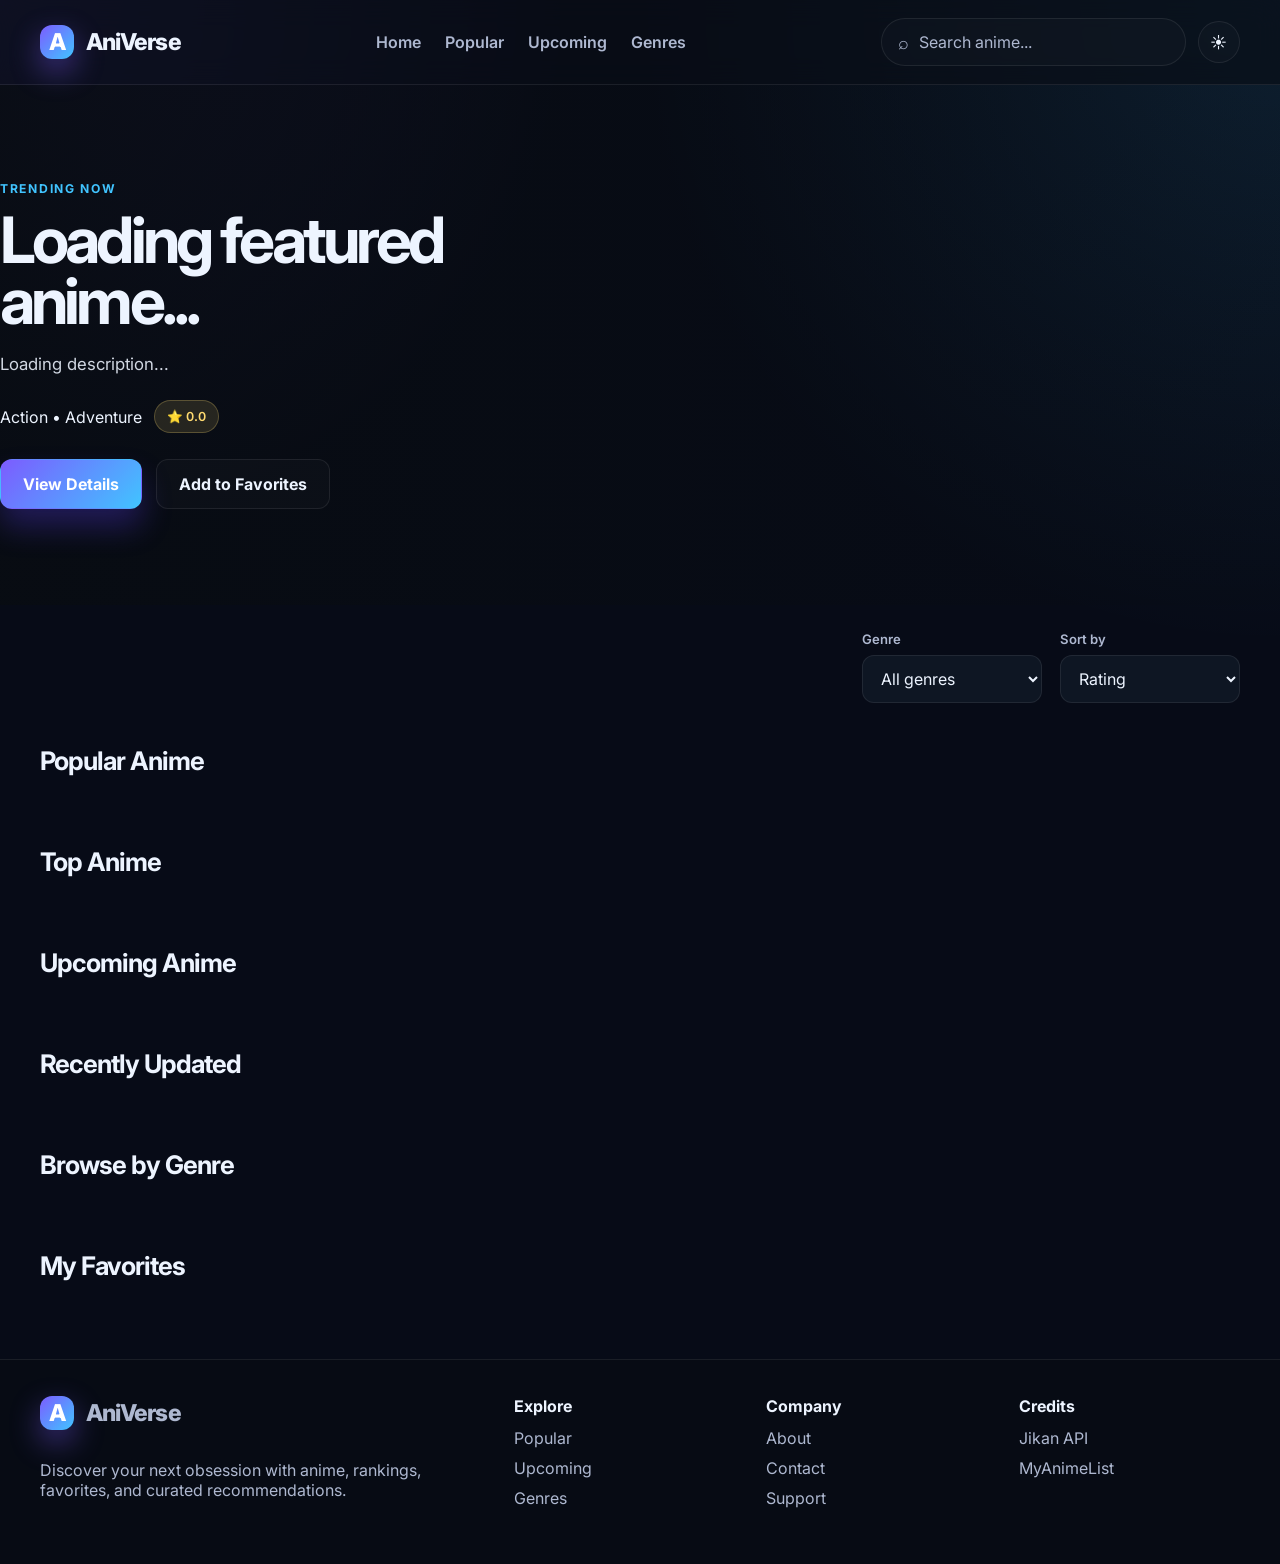
==== index.html @ 55267e6b "Initial AniVerse website implementation" ====
<!DOCTYPE html>
<html lang="en">
  <head>
    <meta charset="UTF-8" />
    <meta http-equiv="X-UA-Compatible" content="IE=edge" />
    <meta name="viewport" content="width=device-width, initial-scale=1.0" />
    <meta
      name="description"
      content="AniVerse is a modern anime streaming website powered by Jikan API data. Browse popular, upcoming, and top anime series."
    />
    <title>AniVerse | Anime Streaming</title>
    <link rel="preconnect" href="https://fonts.googleapis.com" />
    <link rel="preconnect" href="https://fonts.gstatic.com" crossorigin />
    <link
      href="https://fonts.googleapis.com/css2?family=Inter:wght@400;500;600;700;800&display=swap"
      rel="stylesheet"
    />
    <link rel="stylesheet" href="style.css" />
  </head>
  <body>
    <div class="page-shell">
      <header class="topbar">
        <nav class="nav container" aria-label="Main navigation">
          <a href="index.html" class="logo" aria-label="AniVerse home">
            <span class="logo-mark">A</span>
            AniVerse
          </a>

          <div class="nav-links">
            <a href="#home">Home</a>
            <a href="#popular">Popular</a>
            <a href="#upcoming">Upcoming</a>
            <a href="#genres">Genres</a>
          </div>

          <div class="nav-actions">
            <label class="search-wrap" aria-label="Search anime">
              <span class="search-icon">⌕</span>
              <input
                id="siteSearch"
                type="search"
                placeholder="Search anime..."
                aria-label="Search anime titles"
              />
            </label>
            <button
              id="themeToggle"
              class="theme-toggle"
              type="button"
              aria-label="Toggle light and dark theme"
            >
              ☀️
            </button>
          </div>
        </nav>
      </header>

      <main id="home">
        <section class="hero" aria-labelledby="featuredTitle">
          <div class="hero-backdrop" id="heroBackdrop"></div>
          <div class="hero-overlay"></div>

          <div class="container hero-content">
            <div class="hero-copy">
              <p class="eyebrow">Trending now</p>
              <h1 id="featuredTitle">Loading featured anime...</h1>
              <p id="featuredSynopsis" class="hero-description">
                Loading description...
              </p>

              <div class="hero-meta">
                <span id="featuredGenres" class="genre-badges">Action • Adventure</span>
                <span id="featuredRating" class="rating-badge">⭐ 0.0</span>
              </div>

              <div class="hero-actions">
                <button id="featuredDetails" class="primary-btn" type="button">
                  View Details
                </button>
                <button id="featuredFav" class="secondary-btn" type="button">
                  Add to Favorites
                </button>
              </div>
            </div>
          </div>
        </section>

        <section class="filter-panel container" aria-label="Anime filters">
          <div class="controls">
            <div class="select-wrap">
              <label for="genreFilter">Genre</label>
              <select id="genreFilter" aria-label="Filter by genre">
                <option value="All">All genres</option>
              </select>
            </div>

            <div class="select-wrap">
              <label for="sortSelect">Sort by</label>
              <select id="sortSelect" aria-label="Sort anime list">
                <option value="score">Rating</option>
                <option value="title">Title</option>
                <option value="episodes">Episodes</option>
                <option value="favorites">Favorites</option>
              </select>
            </div>
          </div>
        </section>

        <section class="content-block container" id="popular" aria-labelledby="popularHeading">
          <div class="section-header">
            <h2 id="popularHeading">Popular Anime</h2>
          </div>
          <div id="popularGrid" class="anime-grid"></div>
        </section>

        <section class="content-block container" id="top" aria-labelledby="topHeading">
          <div class="section-header">
            <h2 id="topHeading">Top Anime</h2>
          </div>
          <div id="topGrid" class="anime-grid"></div>
        </section>

        <section class="content-block container" id="upcoming" aria-labelledby="upcomingHeading">
          <div class="section-header">
            <h2 id="upcomingHeading">Upcoming Anime</h2>
          </div>
          <div id="upcomingGrid" class="anime-grid"></div>
        </section>

        <section class="content-block container" id="recent" aria-labelledby="recentHeading">
          <div class="section-header">
            <h2 id="recentHeading">Recently Updated</h2>
          </div>
          <div id="recentGrid" class="anime-grid"></div>
        </section>

        <section class="content-block container" id="genres" aria-labelledby="genreHeading">
          <div class="section-header">
            <h2 id="genreHeading">Browse by Genre</h2>
          </div>
          <div id="genreList" class="genre-list" aria-label="Anime genres"></div>
        </section>

        <section class="content-block container" id="favorites" aria-labelledby="favoritesHeading">
          <div class="section-header">
            <h2 id="favoritesHeading">My Favorites</h2>
          </div>
          <div id="favoritesGrid" class="anime-grid favorites-grid"></div>
        </section>
      </main>

      <div id="loadingState" class="loading-state hidden" role="status" aria-live="polite">
        Loading anime catalog...
      </div>

      <div id="errorState" class="error-state hidden" role="alert" aria-live="assertive"></div>

      <footer class="site-footer">
        <div class="container footer-grid">
          <div>
            <a href="index.html" class="logo footer-logo">
              <span class="logo-mark">A</span>
              AniVerse
            </a>
            <p>
              Discover your next obsession with anime, rankings, favorites, and curated
              recommendations.
            </p>
          </div>

          <div>
            <h3>Explore</h3>
            <ul>
              <li><a href="#popular">Popular</a></li>
              <li><a href="#upcoming">Upcoming</a></li>
              <li><a href="#genres">Genres</a></li>
            </ul>
          </div>

          <div>
            <h3>Company</h3>
            <ul>
              <li><a href="#home">About</a></li>
              <li><a href="#home">Contact</a></li>
              <li><a href="#home">Support</a></li>
            </ul>
          </div>

          <div>
            <h3>Credits</h3>
            <ul>
              <li><a href="https://jikan.moe/" target="_blank" rel="noreferrer">Jikan API</a></li>
              <li><a href="https://myanimelist.net/" target="_blank" rel="noreferrer">MyAnimeList</a></li>
            </ul>
          </div>
        </div>
      </footer>
    </div>

    <aside id="animeModal" class="modal hidden" aria-modal="true" role="dialog" aria-labelledby="modalTitle">
      <div class="modal-backdrop" data-close="true"></div>
      <div class="modal-panel">
        <button id="closeModal" class="close-btn" type="button" aria-label="Close anime details">
          ✕
        </button>

        <div class="modal-content">
          <img id="modalPoster" class="modal-poster" src="" alt="Anime poster" />

          <div class="modal-info">
            <p class="modal-label">Featured anime</p>
            <h2 id="modalTitle">Anime title</h2>

            <div class="modal-meta-row">
              <span id="modalRating" class="rating-badge">⭐ 0.0</span>
              <span id="modalEpisodes">0 episodes</span>
              <span id="modalYear">2024</span>
            </div>

            <div id="modalGenres" class="genre-badges"></div>

            <p id="modalSynopsis" class="modal-synopsis"></p>

            <div class="modal-actions">
              <a id="watchButton" class="primary-btn" href="watch.html">Watch Anime</a>
              <a id="officialButton" class="secondary-btn" href="#" target="_blank" rel="noreferrer">
                Official Page
              </a>
            </div>
          </div>
        </div>
      </div>
    </aside>

    <script src="script.js"></script>
  </body>
</html>
---- style.css ----
/* =========================
   AniVerse – Base theme
   ========================= */
:root {
  --bg: #070b17;
  --bg-elevated: #0d1528;
  --panel: rgba(16, 24, 38, 0.88);
  --panel-strong: #121b2d;
  --primary: #7c5cff;
  --primary-strong: #5b3df2;
  --secondary: #41c4ff;
  --text: #edf4ff;
  --muted: #aeb8d0;
  --border: rgba(255, 255, 255, 0.08);
  --shadow: rgba(10, 15, 32, 0.55);
  --hero-tint: rgba(10, 14, 22, 0.58);
  --success: #7ef0b2;
  --warning: #ffdb70;
  --danger: #ff6b81;
  --white: #ffffff;
  --card-radius: 20px;
  --input-radius: 14px;
  --transition: all 0.25s ease;
}

body.light-mode {
  --bg: #edf3ff;
  --bg-elevated: #ffffff;
  --panel: rgba(255, 255, 255, 0.92);
  --panel-strong: #f5f8ff;
  --primary: #6a53ea;
  --primary-strong: #563ee0;
  --secondary: #1fa9ff;
  --text: #111827;
  --muted: #4f5d7a;
  --border: rgba(17, 24, 39, 0.08);
  --shadow: rgba(121, 144, 196, 0.18);
  --hero-tint: rgba(7, 11, 23, 0.38);
}

* {
  box-sizing: border-box;
}

html {
  scroll-behavior: smooth;
}

body {
  margin: 0;
  font-family: "Inter", sans-serif;
  background:
    radial-gradient(circle at top left, rgba(124, 92, 255, 0.18), transparent 28%),
    radial-gradient(circle at top right, rgba(65, 196, 255, 0.12), transparent 32%),
    var(--bg);
  color: var(--text);
  transition: background 0.3s ease, color 0.3s ease;
}

img {
  max-width: 100%;
  display: block;
}

a {
  color: inherit;
  text-decoration: none;
}

button,
input,
select {
  font: inherit;
}

button {
  cursor: pointer;
}

.hidden {
  display: none !important;
}

.container {
  width: min(1200px, calc(100% - 32px));
  margin: 0 auto;
}

.page-shell {
  min-height: 100vh;
}

.topbar {
  position: sticky;
  top: 0;
  z-index: 30;
  backdrop-filter: blur(14px);
  background: rgba(9, 13, 22, 0.7);
  border-bottom: 1px solid var(--border);
}

body.light-mode .topbar {
  background: rgba(237, 243, 255, 0.8);
}

.nav {
  display: flex;
  align-items: center;
  justify-content: space-between;
  padding: 18px 0;
  gap: 18px;
}

.logo {
  display: inline-flex;
  align-items: center;
  gap: 12px;
  font-size: 1.45rem;
  font-weight: 800;
  letter-spacing: -0.04em;
}

.logo-mark {
  display: inline-flex;
  align-items: center;
  justify-content: center;
  width: 34px;
  height: 34px;
  border-radius: 12px;
  background: linear-gradient(135deg, var(--primary), var(--secondary));
  color: var(--white);
  box-shadow: 0 12px 30px rgba(124, 92, 255, 0.45);
}

.nav-links {
  display: flex;
  align-items: center;
  gap: 24px;
  color: var(--muted);
  font-weight: 600;
}

.nav-links a {
  transition: var(--transition);
}

.nav-links a:hover,
.nav-links a:focus-visible {
  color: var(--text);
}

.nav-actions {
  display: flex;
  align-items: center;
  gap: 12px;
}

.search-wrap {
  display: flex;
  align-items: center;
  gap: 8px;
  padding: 12px 16px;
  min-width: min(100%, 280px);
  border: 1px solid var(--border);
  border-radius: 999px;
  background: rgba(255, 255, 255, 0.02);
  color: var(--muted);
  transition: var(--transition);
}

.search-wrap:focus-within {
  border-color: rgba(124, 92, 255, 0.6);
  box-shadow: 0 0 0 3px rgba(124, 92, 255, 0.12);
}

.search-wrap input {
  width: 100%;
  border: none;
  background: transparent;
  color: var(--text);
  outline: none;
}

.search-wrap input::placeholder {
  color: var(--muted);
}

.search-icon {
  font-size: 1.15rem;
}

.theme-toggle {
  width: 42px;
  height: 42px;
  border-radius: 50%;
  border: 1px solid var(--border);
  background: rgba(255, 255, 255, 0.02);
  color: var(--text);
  transition: var(--transition);
}

.theme-toggle:hover {
  transform: translateY(-1px);
  border-color: rgba(124, 92, 255, 0.4);
}

.hero {
  position: relative;
  overflow: hidden;
  display: grid;
  place-items: center;
  min-height: 520px;
  padding: 42px 0;
}

.hero-backdrop {
  position: absolute;
  inset: 0;
  background-size: cover;
  background-position: center;
  filter: saturate(1.05) brightness(0.7);
  transform: scale(1.04);
}

.hero-overlay {
  position: absolute;
  inset: 0;
  background: linear-gradient(90deg, rgba(8, 12, 18, 0.9), rgba(8, 12, 18, 0.5), rgba(8, 12, 18, 0.1));
}

.hero-content {
  position: relative;
  z-index: 1;
  width: 100%;
}

.hero-copy {
  max-width: 620px;
  padding: 40px 0;
}

.eyebrow {
  margin: 0 0 14px;
  color: var(--secondary);
  font-size: 0.76rem;
  font-weight: 700;
  letter-spacing: 0.14em;
  text-transform: uppercase;
}

.hero-copy h1 {
  margin: 0 0 18px;
  font-size: clamp(2.5rem, 5vw, 4.5rem);
  letter-spacing: -0.06em;
  line-height: 0.95;
}

.hero-description {
  max-width: 560px;
  margin: 0 0 22px;
  color: rgba(237, 244, 255, 0.88);
  font-size: 1.05rem;
  line-height: 1.7;
}

.hero-meta,
.modal-meta-row {
  display: flex;
  align-items: center;
  flex-wrap: wrap;
  gap: 12px;
}

.genre-badges {
  display: inline-flex;
  align-items: center;
  flex-wrap: wrap;
  gap: 8px;
}

.genre-badge,
.rating-badge,
.meta-tag {
  display: inline-flex;
  align-items: center;
  justify-content: center;
  min-height: 30px;
  padding: 8px 12px;
  border-radius: 999px;
  background: rgba(124, 92, 255, 0.16);
  color: var(--text);
  border: 1px solid rgba(124, 92, 255, 0.25);
  font-size: 0.78rem;
  font-weight: 600;
}

.rating-badge {
  background: rgba(255, 219, 112, 0.12);
  border-color: rgba(255, 219, 112, 0.24);
  color: var(--warning);
}

.hero-actions,
.modal-actions {
  display: flex;
  align-items: center;
  flex-wrap: wrap;
  gap: 14px;
  margin-top: 26px;
}

.primary-btn,
.secondary-btn {
  display: inline-flex;
  align-items: center;
  justify-content: center;
  padding: 14px 22px;
  border-radius: 12px;
  border: 1px solid transparent;
  font-weight: 700;
  transition: var(--transition);
}

.primary-btn {
  background: linear-gradient(135deg, var(--primary), var(--secondary));
  color: var(--white);
  box-shadow: 0 18px 30px rgba(91, 61, 242, 0.3);
}

.primary-btn:hover,
.primary-btn:focus-visible {
  transform: translateY(-2px);
  box-shadow: 0 18px 40px rgba(91, 61, 242, 0.38);
}

.secondary-btn {
  background: rgba(255, 255, 255, 0.02);
  border-color: var(--border);
  color: var(--text);
}

.secondary-btn:hover,
.secondary-btn:focus-visible {
  border-color: rgba(124, 92, 255, 0.3);
  transform: translateY(-1px);
}

.filter-panel {
  padding: 26px 0 0;
}

.controls {
  display: flex;
  align-items: center;
  justify-content: flex-end;
  gap: 18px;
  flex-wrap: wrap;
}

.select-wrap {
  display: flex;
  flex-direction: column;
  gap: 8px;
  min-width: 180px;
}

.select-wrap label {
  color: var(--muted);
  font-size: 0.82rem;
  font-weight: 600;
}

.select-wrap select {
  padding: 12px 14px;
  border: 1px solid var(--border);
  border-radius: 12px;
  background: var(--panel);
  color: var(--text);
  outline: none;
}

.content-block {
  padding: 42px 0 10px;
}

.section-header {
  display: flex;
  align-items: center;
  justify-content: space-between;
  margin-bottom: 18px;
}

.section-header h2 {
  margin: 0;
  font-size: clamp(1.5rem, 2vw, 2rem);
  letter-spacing: -0.04em;
}

.anime-grid {
  display: grid;
  grid-template-columns: repeat(5, minmax(0, 1fr));
  gap: 22px;
}

.anime-card {
  position: relative;
  overflow: hidden;
  border-radius: var(--card-radius);
  background: linear-gradient(180deg, rgba(12, 18, 31, 0.98), rgba(13, 21, 32, 0.96));
  border: 1px solid var(--border);
  box-shadow: 0 18px 38px var(--shadow);
  cursor: pointer;
  transition: transform 0.3s ease, border-color 0.3s ease, box-shadow 0.3s ease;
}

body.light-mode .anime-card {
  background: linear-gradient(180deg, rgba(255,255,255,0.95), rgba(244,247,255,0.96));
}

.anime-card:hover,
.anime-card:focus-within {
  transform: translateY(-6px);
  border-color: rgba(124, 92, 255, 0.34);
  box-shadow: 0 22px 42px rgba(27, 38, 66, 0.24);
}

.favorite-toggle {
  position: absolute;
  top: 12px;
  right: 12px;
  z-index: 2;
  width: 36px;
  height: 36px;
  border: none;
  border-radius: 50%;
  background: rgba(9, 12, 17, 0.7);
  color: var(--white);
  font-size: 1.05rem;
  transition: transform 0.2s ease, background 0.2s ease;
}

.favorite-toggle:hover,
.favorite-toggle:focus-visible {
  transform: scale(1.08);
}

.favorite-toggle.active {
  background: rgba(255, 107, 129, 0.16);
  color: #ff8ea4;
}

.card-poster {
  width: 100%;
  aspect-ratio: 3 / 4.2;
  object-fit: cover;
  background: linear-gradient(135deg, rgba(124, 92, 255, 0.3), rgba(65, 196, 255, 0.18));
}

.card-body {
  padding: 16px 16px 18px;
}

.card-head {
  display: flex;
  align-items: start;
  justify-content: space-between;
  gap: 8px;
  margin-bottom: 14px;
}

.card-title {
  margin: 0;
  font-size: 1rem;
  line-height: 1.35;
  letter-spacing: -0.02em;
}

.card-score {
  display: inline-flex;
  align-items: center;
  gap: 4px;
  white-space: nowrap;
  color: var(--warning);
  font-weight: 700;
  font-size: 0.8rem;
}

.card-meta {
  display: flex;
  align-items: center;
  justify-content: space-between;
  gap: 8px;
  color: var(--muted);
  font-size: 0.8rem;
  font-weight: 600;
}

.genre-list {
  display: flex;
  flex-wrap: wrap;
  gap: 12px;
}

.genre-pill {
  padding: 10px 18px;
  border-radius: 999px;
  border: 1px solid var(--border);
  background: rgba(255, 255, 255, 0.02);
  color: var(--text);
  font-weight: 600;
  transition: var(--transition);
}

.genre-pill:hover,
.genre-pill.active {
  background: linear-gradient(135deg, rgba(124, 92, 255, 0.2), rgba(65, 196, 255, 0.12));
  border-color: rgba(124, 92, 255, 0.28);
}

.loading-state,
.error-state {
  width: min(1200px, calc(100% - 32px));
  margin: 34px auto 0;
  padding: 18px 22px;
  border-radius: 16px;
  border: 1px solid var(--border);
  background: rgba(255, 255, 255, 0.02);
  color: var(--text);
}

.loading-state {
  text-align: center;
  font-weight: 600;
}

.error-state {
  border-color: rgba(255, 107, 129, 0.35);
  background: rgba(255, 107, 129, 0.08);
  color: #ffb4bf;
}

.site-footer {
  margin-top: 50px;
  padding: 36px 0 48px;
  border-top: 1px solid var(--border);
  background: rgba(8, 12, 19, 0.5);
}

body.light-mode .site-footer {
  background: rgba(255,255,255,0.3);
}

.footer-grid {
  display: grid;
  grid-template-columns: 2fr 1fr 1fr 1fr;
  gap: 32px;
}

.footer-grid h3 {
  margin-top: 0;
  margin-bottom: 12px;
  font-size: 1rem;
}

.footer-grid p,
.footer-grid li,
.footer-grid a {
  color: var(--muted);
}

.footer-grid ul {
  list-style: none;
  padding: 0;
  margin: 0;
  display: flex;
  flex-direction: column;
  gap: 10px;
}

.footer-logo {
  margin-bottom: 14px;
}

.modal {
  position: fixed;
  inset: 0;
  z-index: 60;
  display: grid;
  place-items: center;
  padding: 20px;
}

.modal-backdrop {
  position: absolute;
  inset: 0;
  background: rgba(5, 8, 16, 0.72);
  backdrop-filter: blur(8px);
}

.modal-panel {
  position: relative;
  z-index: 1;
  width: min(980px, 100%);
  border-radius: 28px;
  background: var(--panel);
  border: 1px solid var(--border);
  box-shadow: 0 30px 70px rgba(0, 0, 0, 0.4);
}

.close-btn {
  position: absolute;
  top: 18px;
  right: 18px;
  width: 38px;
  height: 38px;
  border: 1px solid var(--border);
  border-radius: 50%;
  background: rgba(255, 255, 255, 0.02);
  color: var(--text);
  z-index: 2;
}

.modal-content {
  display: grid;
  grid-template-columns: 320px minmax(0, 1fr);
  gap: 24px;
  padding: 30px;
}

.modal-poster {
  width: 100%;
  aspect-ratio: 3 / 4.2;
  object-fit: cover;
  border-radius: 22px;
  border: 1px solid var(--border);
}

.modal-info {
  display: flex;
  flex-direction: column;
  justify-content: center;
}

.modal-label {
  margin: 0 0 8px;
  color: var(--secondary);
  font-size: 0.8rem;
  font-weight: 700;
  letter-spacing: 0.12em;
  text-transform: uppercase;
}

.modal-info h2 {
  margin: 0 0 16px;
  font-size: clamp(2rem, 3vw, 3rem);
  letter-spacing: -0.05em;
}

.modal-synopsis {
  margin: 22px 0 0;
  color: var(--muted);
  line-height: 1.7;
}

.watch-page {
  padding: 36px 0 60px;
}

.watch-layout {
  display: grid;
  grid-template-columns: minmax(0, 2fr) minmax(280px, 1fr);
  gap: 28px;
}

.player-panel,
.episode-panel,
.details-panel {
  background: var(--panel);
  border: 1px solid var(--border);
  border-radius: 24px;
  box-shadow: 0 18px 35px var(--shadow);
}

.player-panel {
  padding: 18px;
}

.player-window {
  position: relative;
  overflow: hidden;
  min-height: 430px;
  border-radius: 18px;
  background: linear-gradient(135deg, rgba(124, 92, 255, 0.2), rgba(18, 27, 45, 0.95));
  border: 1px solid var(--border);
  display: grid;
  place-items: center;
}

.player-message {
  max-width: 560px;
  padding: 28px;
  text-align: center;
}

.player-message h3 {
  margin: 0 0 10px;
  font-size: clamp(1.5rem, 3vw, 2.3rem);
}

.player-message p {
  margin: 0 0 20px;
  color: var(--muted);
  line-height: 1.7;
}

.episode-panel,
.details-panel {
  padding: 20px;
}

.episode-list {
  display: flex;
  flex-direction: column;
  gap: 12px;
  margin-top: 18px;
}

.episode-item {
  display: flex;
  align-items: center;
  justify-content: space-between;
  gap: 12px;
  width: 100%;
  padding: 12px 14px;
  border: 1px solid var(--border);
  border-radius: 14px;
  background: rgba(255, 255, 255, 0.02);
  color: var(--text);
}

.episode-item strong {
  font-size: 0.9rem;
}

.episode-item span {
  color: var(--muted);
  font-size: 0.8rem;
}

.watch-header {
  margin-bottom: 18px;
  display: flex;
  align-items: center;
  justify-content: space-between;
  gap: 16px;
  flex-wrap: wrap;
}

.watch-header h1 {
  margin: 0;
  font-size: clamp(2rem, 3vw, 2.7rem);
  letter-spacing: -0.05em;
}

.watch-details {
  display: flex;
  flex-direction: column;
  gap: 16px;
}

.watch-poster {
  width: 100%;
  max-width: 220px;
  border-radius: 18px;
  border: 1px solid var(--border);
}

.watch-card {
  display: flex;
  gap: 18px;
  align-items: start;
}

.watch-info {
  flex: 1;
}

.watch-info p,
.watch-info li {
  color: var(--muted);
  line-height: 1.7;
}

.watch-info ul {
  padding-left: 18px;
  margin: 0;
}

.empty-state {
  display: grid;
  place-items: center;
  min-height: 180px;
  padding: 28px;
  border: 1px dashed var(--border);
  border-radius: 18px;
  color: var(--muted);
  text-align: center;
  background: rgba(255, 255, 255, 0.01);
}

@media (max-width: 1000px) {
  .anime-grid {
    grid-template-columns: repeat(3, minmax(0, 1fr));
  }

  .footer-grid {
    grid-template-columns: repeat(2, minmax(0, 1fr));
  }

  .watch-layout {
    grid-template-columns: 1fr;
  }
}

@media (max-width: 760px) {
  .nav {
    flex-wrap: wrap;
    justify-content: center;
  }

  .nav-links {
    flex-wrap: wrap;
    justify-content: center;
  }

  .nav-actions {
    width: 100%;
    justify-content: center;
  }

  .search-wrap {
    min-width: 0;
    flex: 1;
  }

  .anime-grid {
    grid-template-columns: repeat(2, minmax(0, 1fr));
  }

  .modal-content {
    grid-template-columns: 1fr;
  }

  .modal-poster {
    max-width: 240px;
    margin: 0 auto;
  }
}

@media (max-width: 520px) {
  .hero {
    min-height: 460px;
  }

  .hero-copy {
    padding: 24px 0;
  }

  .anime-grid {
    grid-template-columns: 1fr;
  }

  .controls {
    justify-content: stretch;
  }

  .select-wrap {
    width: 100%;
  }

  .footer-grid {
    grid-template-columns: 1fr;
  }

  .watch-card {
    flex-direction: column;
  }

  .watch-poster {
    max-width: 100%;
  }
}
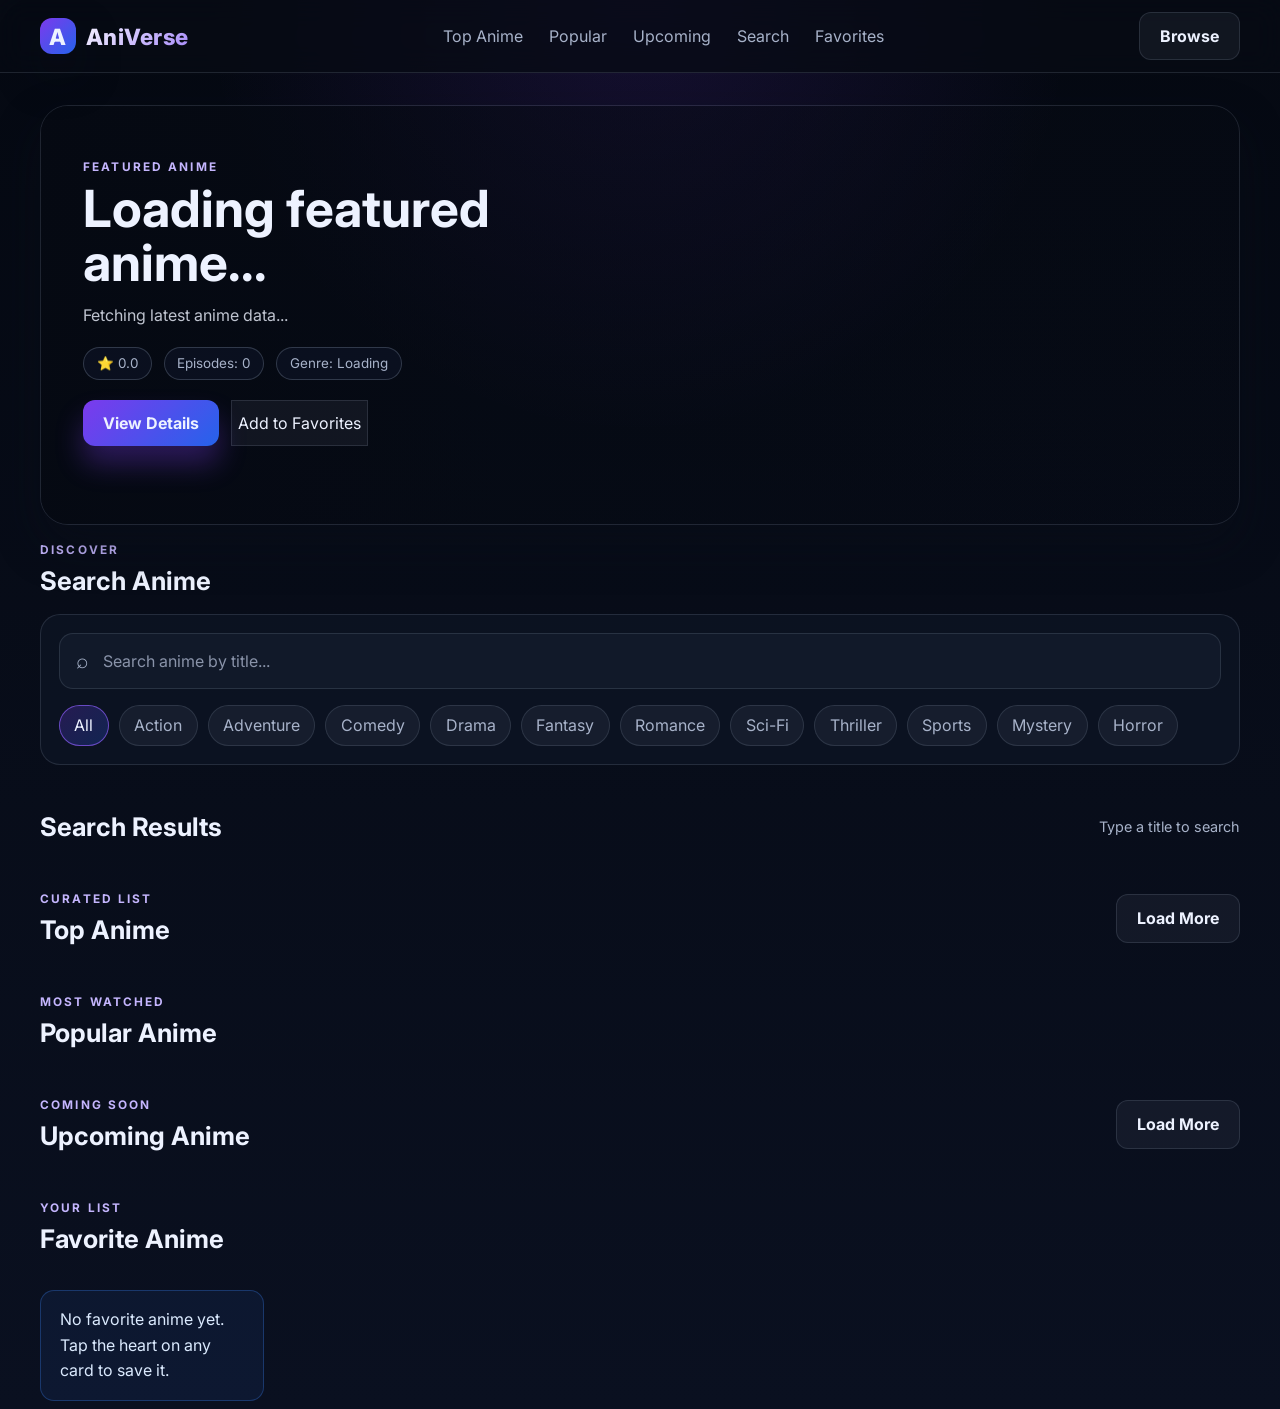
==== commit de23b5a1: "Create the AniVerse website with Jikan API integration, modern styling, and GitHub Pages-ready files" ====
--- a/index.html
+++ b/index.html
@@ -2,236 +2,216 @@
 <html lang="en">
   <head>
     <meta charset="UTF-8" />
-    <meta http-equiv="X-UA-Compatible" content="IE=edge" />
     <meta name="viewport" content="width=device-width, initial-scale=1.0" />
     <meta
       name="description"
-      content="AniVerse is a modern anime streaming website powered by Jikan API data. Browse popular, upcoming, and top anime series."
+      content="AniVerse is a modern anime streaming website powered by the Jikan API v4. Discover top anime, seasonal releases, upcoming titles, and detailed information from MyAnimeList."
     />
-    <title>AniVerse | Anime Streaming</title>
+    <title>AniVerse | Watch Anime Online</title>
     <link rel="preconnect" href="https://fonts.googleapis.com" />
     <link rel="preconnect" href="https://fonts.gstatic.com" crossorigin />
     <link
-      href="https://fonts.googleapis.com/css2?family=Inter:wght@400;500;600;700;800&display=swap"
+      href="https://fonts.googleapis.com/css2?family=Inter:wght@400;500;600;700;800;900&display=swap"
       rel="stylesheet"
     />
-    <link rel="stylesheet" href="style.css" />
+    <link rel="stylesheet" href="./style.css" />
   </head>
-  <body>
-    <div class="page-shell">
-      <header class="topbar">
-        <nav class="nav container" aria-label="Main navigation">
-          <a href="index.html" class="logo" aria-label="AniVerse home">
-            <span class="logo-mark">A</span>
-            AniVerse
-          </a>
-
-          <div class="nav-links">
-            <a href="#home">Home</a>
-            <a href="#popular">Popular</a>
-            <a href="#upcoming">Upcoming</a>
-            <a href="#genres">Genres</a>
-          </div>
-
-          <div class="nav-actions">
-            <label class="search-wrap" aria-label="Search anime">
+  <body data-page="home">
+    <header class="site-header">
+      <div class="container nav-wrap">
+        <a href="./index.html" class="brand" aria-label="AniVerse home">
+          <span class="brand-mark">A</span>
+          <span class="brand-text">AniVerse</span>
+        </a>
+
+        <nav class="main-nav" aria-label="Main navigation">
+          <a href="#top-anime">Top Anime</a>
+          <a href="#popular-anime">Popular</a>
+          <a href="#upcoming-anime">Upcoming</a>
+          <a href="#search-anime">Search</a>
+          <a href="#favorites-section">Favorites</a>
+        </nav>
+
+        <div class="nav-actions">
+          <a href="#search-anime" class="nav-button secondary">Browse</a>
+        </div>
+      </div>
+    </header>
+
+    <main>
+      <section class="hero-section">
+        <div class="container hero-banner" id="featuredBanner" aria-live="polite">
+          <div class="hero-overlay"></div>
+          <div class="hero-content">
+            <p class="eyebrow">Featured Anime</p>
+            <h1 id="featuredTitle">Loading featured anime...</h1>
+            <p id="featuredSynopsis" class="hero-synopsis">Fetching latest anime data...</p>
+            <div class="hero-meta" id="featuredMeta">
+              <span>⭐ 0.0</span>
+              <span>Episodes: 0</span>
+              <span>Genre: Loading</span>
+            </div>
+            <div class="hero-actions">
+              <a id="featuredDetailsLink" href="./details.html?id=0" class="primary-btn">View Details</a>
+              <button id="featuredFavoriteBtn" class="ghost-btn" type="button">Add to Favorites</button>
+            </div>
+          </div>
+        </div>
+      </section>
+
+      <section class="search-section" id="search-anime">
+        <div class="container">
+          <div class="section-heading">
+            <div>
+              <p class="eyebrow">Discover</p>
+              <h2>Search Anime</h2>
+            </div>
+          </div>
+
+          <div class="search-panel">
+            <label class="search-box" for="animeSearchInput">
               <span class="search-icon">⌕</span>
               <input
-                id="siteSearch"
+                id="animeSearchInput"
                 type="search"
-                placeholder="Search anime..."
-                aria-label="Search anime titles"
+                placeholder="Search anime by title..."
+                aria-label="Search anime"
               />
             </label>
-            <button
-              id="themeToggle"
-              class="theme-toggle"
-              type="button"
-              aria-label="Toggle light and dark theme"
-            >
-              ☀️
-            </button>
-          </div>
-        </nav>
-      </header>
-
-      <main id="home">
-        <section class="hero" aria-labelledby="featuredTitle">
-          <div class="hero-backdrop" id="heroBackdrop"></div>
-          <div class="hero-overlay"></div>
-
-          <div class="container hero-content">
-            <div class="hero-copy">
-              <p class="eyebrow">Trending now</p>
-              <h1 id="featuredTitle">Loading featured anime...</h1>
-              <p id="featuredSynopsis" class="hero-description">
-                Loading description...
-              </p>
-
-              <div class="hero-meta">
-                <span id="featuredGenres" class="genre-badges">Action • Adventure</span>
-                <span id="featuredRating" class="rating-badge">⭐ 0.0</span>
-              </div>
-
-              <div class="hero-actions">
-                <button id="featuredDetails" class="primary-btn" type="button">
-                  View Details
-                </button>
-                <button id="featuredFav" class="secondary-btn" type="button">
-                  Add to Favorites
-                </button>
-              </div>
-            </div>
-          </div>
-        </section>
-
-        <section class="filter-panel container" aria-label="Anime filters">
-          <div class="controls">
-            <div class="select-wrap">
-              <label for="genreFilter">Genre</label>
-              <select id="genreFilter" aria-label="Filter by genre">
-                <option value="All">All genres</option>
-              </select>
-            </div>
-
-            <div class="select-wrap">
-              <label for="sortSelect">Sort by</label>
-              <select id="sortSelect" aria-label="Sort anime list">
-                <option value="score">Rating</option>
-                <option value="title">Title</option>
-                <option value="episodes">Episodes</option>
-                <option value="favorites">Favorites</option>
-              </select>
-            </div>
-          </div>
-        </section>
-
-        <section class="content-block container" id="popular" aria-labelledby="popularHeading">
-          <div class="section-header">
-            <h2 id="popularHeading">Popular Anime</h2>
-          </div>
-          <div id="popularGrid" class="anime-grid"></div>
-        </section>
-
-        <section class="content-block container" id="top" aria-labelledby="topHeading">
-          <div class="section-header">
-            <h2 id="topHeading">Top Anime</h2>
-          </div>
-          <div id="topGrid" class="anime-grid"></div>
-        </section>
-
-        <section class="content-block container" id="upcoming" aria-labelledby="upcomingHeading">
-          <div class="section-header">
-            <h2 id="upcomingHeading">Upcoming Anime</h2>
-          </div>
-          <div id="upcomingGrid" class="anime-grid"></div>
-        </section>
-
-        <section class="content-block container" id="recent" aria-labelledby="recentHeading">
-          <div class="section-header">
-            <h2 id="recentHeading">Recently Updated</h2>
-          </div>
-          <div id="recentGrid" class="anime-grid"></div>
-        </section>
-
-        <section class="content-block container" id="genres" aria-labelledby="genreHeading">
-          <div class="section-header">
-            <h2 id="genreHeading">Browse by Genre</h2>
-          </div>
-          <div id="genreList" class="genre-list" aria-label="Anime genres"></div>
-        </section>
-
-        <section class="content-block container" id="favorites" aria-labelledby="favoritesHeading">
-          <div class="section-header">
-            <h2 id="favoritesHeading">My Favorites</h2>
-          </div>
-          <div id="favoritesGrid" class="anime-grid favorites-grid"></div>
-        </section>
-      </main>
-
-      <div id="loadingState" class="loading-state hidden" role="status" aria-live="polite">
-        Loading anime catalog...
-      </div>
-
-      <div id="errorState" class="error-state hidden" role="alert" aria-live="assertive"></div>
-
-      <footer class="site-footer">
-        <div class="container footer-grid">
-          <div>
-            <a href="index.html" class="logo footer-logo">
-              <span class="logo-mark">A</span>
-              AniVerse
-            </a>
-            <p>
-              Discover your next obsession with anime, rankings, favorites, and curated
-              recommendations.
-            </p>
-          </div>
-
-          <div>
-            <h3>Explore</h3>
-            <ul>
-              <li><a href="#popular">Popular</a></li>
-              <li><a href="#upcoming">Upcoming</a></li>
-              <li><a href="#genres">Genres</a></li>
-            </ul>
-          </div>
-
-          <div>
-            <h3>Company</h3>
-            <ul>
-              <li><a href="#home">About</a></li>
-              <li><a href="#home">Contact</a></li>
-              <li><a href="#home">Support</a></li>
-            </ul>
-          </div>
-
-          <div>
-            <h3>Credits</h3>
-            <ul>
-              <li><a href="https://jikan.moe/" target="_blank" rel="noreferrer">Jikan API</a></li>
-              <li><a href="https://myanimelist.net/" target="_blank" rel="noreferrer">MyAnimeList</a></li>
-            </ul>
-          </div>
-        </div>
-      </footer>
-    </div>
-
-    <aside id="animeModal" class="modal hidden" aria-modal="true" role="dialog" aria-labelledby="modalTitle">
-      <div class="modal-backdrop" data-close="true"></div>
-      <div class="modal-panel">
-        <button id="closeModal" class="close-btn" type="button" aria-label="Close anime details">
-          ✕
-        </button>
-
-        <div class="modal-content">
-          <img id="modalPoster" class="modal-poster" src="" alt="Anime poster" />
-
-          <div class="modal-info">
-            <p class="modal-label">Featured anime</p>
-            <h2 id="modalTitle">Anime title</h2>
-
-            <div class="modal-meta-row">
-              <span id="modalRating" class="rating-badge">⭐ 0.0</span>
-              <span id="modalEpisodes">0 episodes</span>
-              <span id="modalYear">2024</span>
-            </div>
-
-            <div id="modalGenres" class="genre-badges"></div>
-
-            <p id="modalSynopsis" class="modal-synopsis"></p>
-
-            <div class="modal-actions">
-              <a id="watchButton" class="primary-btn" href="watch.html">Watch Anime</a>
-              <a id="officialButton" class="secondary-btn" href="#" target="_blank" rel="noreferrer">
-                Official Page
-              </a>
-            </div>
-          </div>
-        </div>
-      </div>
-    </aside>
-
-    <script src="script.js"></script>
+            <div id="genreFilters" class="genre-filters" aria-label="Genre filters"></div>
+          </div>
+
+          <div id="searchResultsSection" class="content-section">
+            <div class="section-heading inline-heading">
+              <h3>Search Results</h3>
+              <span id="searchStatus" class="section-status">Type a title to search</span>
+            </div>
+            <div id="searchResultsGrid" class="anime-grid"></div>
+          </div>
+        </div>
+      </section>
+
+      <section class="content-section" id="top-anime">
+        <div class="container">
+          <div class="section-heading inline-heading">
+            <div>
+              <p class="eyebrow">Curated List</p>
+              <h2>Top Anime</h2>
+            </div>
+            <button id="topAnimeLoadMore" class="secondary-btn" type="button">Load More</button>
+          </div>
+          <div id="topAnimeGrid" class="anime-grid"></div>
+        </div>
+      </section>
+
+      <section class="content-section" id="popular-anime">
+        <div class="container">
+          <div class="section-heading">
+            <div>
+              <p class="eyebrow">Most Watched</p>
+              <h2>Popular Anime</h2>
+            </div>
+          </div>
+          <div id="popularAnimeGrid" class="anime-grid"></div>
+        </div>
+      </section>
+
+      <section class="content-section" id="upcoming-anime">
+        <div class="container">
+          <div class="section-heading inline-heading">
+            <div>
+              <p class="eyebrow">Coming Soon</p>
+              <h2>Upcoming Anime</h2>
+            </div>
+            <button id="upcomingAnimeLoadMore" class="secondary-btn" type="button">Load More</button>
+          </div>
+          <div id="upcomingAnimeGrid" class="anime-grid"></div>
+        </div>
+      </section>
+
+      <section class="content-section" id="favorites-section">
+        <div class="container">
+          <div class="section-heading">
+            <div>
+              <p class="eyebrow">Your List</p>
+              <h2>Favorite Anime</h2>
+            </div>
+          </div>
+          <div id="favoritesGrid" class="anime-grid"></div>
+        </div>
+      </section>
+    </main>
+
+    <div id="toast" class="toast" aria-live="polite"></div>
+
+    <template id="animeCardTemplate">
+      <article class="anime-card" tabindex="0">
+        <button class="favorite-btn" type="button" aria-label="Add to favorites">♡</button>
+        <div class="anime-poster-wrap">
+          <img class="anime-poster" alt="Anime poster" loading="lazy" />
+        </div>
+        <div class="anime-info">
+          <div class="anime-header-row">
+            <h3 class="anime-title"></h3>
+          </div>
+          <div class="anime-metrics">
+            <span class="anime-score"></span>
+            <span class="anime-episodes"></span>
+          </div>
+          <p class="anime-synopsis"></p>
+          <div class="anime-tags"></div>
+        </div>
+      </article>
+    </template>
+
+    <script src="./script.js"></script>
   </body>
 </html>
+
+
+
+
+
+
+
+
+
+
+
+
+
+
+
+
+
+
+
+
+
+
+
+
+
+
+
+
+
+
+
+
+
+
+
+
+
+
+
+
+
+
+
+
+
+
+
+
--- a/style.css
+++ b/style.css
@@ -1,41 +1,23 @@
-/* =========================
-   AniVerse – Base theme
-   ========================= */
 :root {
-  --bg: #070b17;
-  --bg-elevated: #0d1528;
-  --panel: rgba(16, 24, 38, 0.88);
-  --panel-strong: #121b2d;
-  --primary: #7c5cff;
-  --primary-strong: #5b3df2;
-  --secondary: #41c4ff;
-  --text: #edf4ff;
-  --muted: #aeb8d0;
-  --border: rgba(255, 255, 255, 0.08);
-  --shadow: rgba(10, 15, 32, 0.55);
-  --hero-tint: rgba(10, 14, 22, 0.58);
-  --success: #7ef0b2;
-  --warning: #ffdb70;
-  --danger: #ff6b81;
-  --white: #ffffff;
-  --card-radius: 20px;
-  --input-radius: 14px;
-  --transition: all 0.25s ease;
-}
-
-body.light-mode {
-  --bg: #edf3ff;
-  --bg-elevated: #ffffff;
-  --panel: rgba(255, 255, 255, 0.92);
-  --panel-strong: #f5f8ff;
-  --primary: #6a53ea;
-  --primary-strong: #563ee0;
-  --secondary: #1fa9ff;
-  --text: #111827;
-  --muted: #4f5d7a;
-  --border: rgba(17, 24, 39, 0.08);
-  --shadow: rgba(121, 144, 196, 0.18);
-  --hero-tint: rgba(7, 11, 23, 0.38);
+  --bg: #070b14;
+  --bg-alt: #0d1524;
+  --panel: rgba(15, 22, 36, 0.9);
+  --panel-strong: #0f172a;
+  --panel-soft: #121b2b;
+  --card: #121a2a;
+  --card-hover: #1b2740;
+  --border: rgba(148, 163, 184, 0.18);
+  --text: #edf2ff;
+  --muted: #a7b2c9;
+  --primary: #7c3aed;
+  --primary-strong: #8b5cf6;
+  --secondary: #2563eb;
+  --secondary-strong: #3b82f6;
+  --success: #34d399;
+  --warning: #fbbf24;
+  --danger: #f87171;
+  --shadow: 0 20px 45px rgba(10, 14, 25, 0.4);
+  --radius: 20px;
 }
 
 * {
@@ -50,11 +32,19 @@
   margin: 0;
   font-family: "Inter", sans-serif;
   background:
-    radial-gradient(circle at top left, rgba(124, 92, 255, 0.18), transparent 28%),
-    radial-gradient(circle at top right, rgba(65, 196, 255, 0.12), transparent 32%),
-    var(--bg);
-  color: var(--text);
-  transition: background 0.3s ease, color 0.3s ease;
+    radial-gradient(circle at top, rgba(124, 58, 237, 0.14), transparent 28%),
+    linear-gradient(180deg, #050912 0%, #0a1020 100%);
+  color: var(--text);
+}
+
+a {
+  color: inherit;
+  text-decoration: none;
+}
+
+button,
+input {
+  font: inherit;
 }
 
 img {
@@ -62,831 +52,742 @@
   display: block;
 }
 
-a {
-  color: inherit;
-  text-decoration: none;
-}
-
-button,
-input,
-select {
-  font: inherit;
-}
-
-button {
-  cursor: pointer;
-}
-
-.hidden {
-  display: none !important;
-}
-
 .container {
   width: min(1200px, calc(100% - 32px));
   margin: 0 auto;
 }
 
-.page-shell {
-  min-height: 100vh;
-}
-
-.topbar {
+.site-header {
   position: sticky;
   top: 0;
-  z-index: 30;
+  z-index: 100;
   backdrop-filter: blur(14px);
-  background: rgba(9, 13, 22, 0.7);
+  background: rgba(7, 11, 20, 0.76);
   border-bottom: 1px solid var(--border);
 }
 
-body.light-mode .topbar {
-  background: rgba(237, 243, 255, 0.8);
-}
-
-.nav {
+.nav-wrap {
   display: flex;
   align-items: center;
   justify-content: space-between;
-  padding: 18px 0;
+  min-height: 72px;
   gap: 18px;
 }
 
-.logo {
+.brand {
   display: inline-flex;
   align-items: center;
-  gap: 12px;
-  font-size: 1.45rem;
+  gap: 10px;
   font-weight: 800;
-  letter-spacing: -0.04em;
-}
-
-.logo-mark {
-  display: inline-flex;
-  align-items: center;
-  justify-content: center;
-  width: 34px;
-  height: 34px;
+  font-size: 1.4rem;
+  letter-spacing: 0.02em;
+}
+
+.brand-mark {
+  width: 36px;
+  height: 36px;
   border-radius: 12px;
   background: linear-gradient(135deg, var(--primary), var(--secondary));
-  color: var(--white);
-  box-shadow: 0 12px 30px rgba(124, 92, 255, 0.45);
-}
-
-.nav-links {
-  display: flex;
-  align-items: center;
-  gap: 24px;
-  color: var(--muted);
-  font-weight: 600;
-}
-
-.nav-links a {
-  transition: var(--transition);
-}
-
-.nav-links a:hover,
-.nav-links a:focus-visible {
-  color: var(--text);
-}
-
-.nav-actions {
-  display: flex;
-  align-items: center;
-  gap: 12px;
-}
-
-.search-wrap {
-  display: flex;
-  align-items: center;
-  gap: 8px;
-  padding: 12px 16px;
-  min-width: min(100%, 280px);
-  border: 1px solid var(--border);
-  border-radius: 999px;
-  background: rgba(255, 255, 255, 0.02);
-  color: var(--muted);
-  transition: var(--transition);
-}
-
-.search-wrap:focus-within {
-  border-color: rgba(124, 92, 255, 0.6);
-  box-shadow: 0 0 0 3px rgba(124, 92, 255, 0.12);
-}
-
-.search-wrap input {
-  width: 100%;
-  border: none;
-  background: transparent;
-  color: var(--text);
-  outline: none;
-}
-
-.search-wrap input::placeholder {
-  color: var(--muted);
-}
-
-.search-icon {
-  font-size: 1.15rem;
-}
-
-.theme-toggle {
-  width: 42px;
-  height: 42px;
-  border-radius: 50%;
-  border: 1px solid var(--border);
-  background: rgba(255, 255, 255, 0.02);
-  color: var(--text);
-  transition: var(--transition);
-}
-
-.theme-toggle:hover {
-  transform: translateY(-1px);
-  border-color: rgba(124, 92, 255, 0.4);
-}
-
-.hero {
-  position: relative;
-  overflow: hidden;
   display: grid;
   place-items: center;
-  min-height: 520px;
-  padding: 42px 0;
-}
-
-.hero-backdrop {
-  position: absolute;
-  inset: 0;
+  box-shadow: var(--shadow);
+}
+
+.brand-text {
+  background: linear-gradient(135deg, #f5f3ff 0%, #a78bfa 100%);
+  -webkit-background-clip: text;
+  background-clip: text;
+  color: transparent;
+}
+
+.main-nav {
+  display: flex;
+  align-items: center;
+  gap: 26px;
+  color: var(--muted);
+}
+
+.main-nav a {
+  transition: color 0.2s ease;
+}
+
+.main-nav a:hover,
+.main-nav a:focus-visible {
+  color: var(--text);
+}
+
+.nav-actions {
+  display: flex;
+  align-items: center;
+  gap: 12px;
+}
+
+.primary-btn,
+.secondary-btn,
+.ghost-btn,
+.nav-button,
+.favorite-btn,
+.watch-btn,
+.provider-link,
+.episode-button {
+  border: none;
+  cursor: pointer;
+  transition: transform 0.2s ease, box-shadow 0.2s ease, filter 0.2s ease;
+}
+
+.primary-btn,
+.secondary-btn,
+.nav-button,
+.watch-btn {
+  display: inline-flex;
+  align-items: center;
+  justify-content: center;
+  border-radius: 12px;
+  padding: 0.82rem 1.25rem;
+  font-weight: 700;
+}
+
+.primary-btn,
+.watch-btn {
+  background: linear-gradient(135deg, var(--primary), var(--secondary));
+  color: var(--text);
+  box-shadow: 0 18px 28px rgba(124, 58, 237, 0.32);
+}
+
+.secondary-btn,
+.nav-button.secondary,
+.ghost-btn {
+  background: rgba(148, 163, 184, 0.08);
+  color: var(--text);
+  border: 1px solid var(--border);
+}
+
+.primary-btn:hover,
+.secondary-btn:hover,
+.nav-button:hover,
+.watch-btn:hover,
+.ghost-btn:hover,
+.favorite-btn:hover,
+.provider-link:hover,
+.episode-button:hover {
+  transform: translateY(-1px);
+  filter: brightness(1.08);
+}
+
+.hero-section {
+  padding: 32px 0 18px;
+}
+
+.hero-banner {
+  position: relative;
+  min-height: 420px;
+  border-radius: 28px;
+  overflow: hidden;
   background-size: cover;
-  background-position: center;
-  filter: saturate(1.05) brightness(0.7);
-  transform: scale(1.04);
+  background-position: center center;
+  border: 1px solid var(--border);
+  box-shadow: var(--shadow);
 }
 
 .hero-overlay {
   position: absolute;
   inset: 0;
-  background: linear-gradient(90deg, rgba(8, 12, 18, 0.9), rgba(8, 12, 18, 0.5), rgba(8, 12, 18, 0.1));
+  background: linear-gradient(90deg, rgba(5, 9, 18, 0.9) 0%, rgba(5, 9, 18, 0.5) 38%, rgba(5, 9, 18, 0.2) 100%);
 }
 
 .hero-content {
   position: relative;
   z-index: 1;
-  width: 100%;
-}
-
-.hero-copy {
-  max-width: 620px;
-  padding: 40px 0;
+  width: min(640px, 100%);
+  padding: 54px 42px;
 }
 
 .eyebrow {
-  margin: 0 0 14px;
-  color: var(--secondary);
-  font-size: 0.76rem;
+  margin: 0 0 8px;
+  font-size: 0.74rem;
+  letter-spacing: 0.18em;
+  text-transform: uppercase;
+  color: #c4b5fd;
   font-weight: 700;
-  letter-spacing: 0.14em;
-  text-transform: uppercase;
-}
-
-.hero-copy h1 {
+}
+
+.hero-content h1,
+.section-heading h2,
+.section-heading h3,
+.anime-title,
+.watch-meta h2 {
+  margin: 0;
+}
+
+.hero-content h1 {
+  font-size: clamp(2.2rem, 4vw, 4rem);
+  line-height: 1.05;
+  margin-bottom: 12px;
+}
+
+.hero-synopsis {
+  color: rgba(237, 242, 255, 0.8);
+  line-height: 1.7;
+  max-width: 56ch;
   margin: 0 0 18px;
-  font-size: clamp(2.5rem, 5vw, 4.5rem);
-  letter-spacing: -0.06em;
-  line-height: 0.95;
-}
-
-.hero-description {
-  max-width: 560px;
-  margin: 0 0 22px;
-  color: rgba(237, 244, 255, 0.88);
-  font-size: 1.05rem;
-  line-height: 1.7;
-}
-
-.hero-meta,
-.modal-meta-row {
-  display: flex;
-  align-items: center;
+}
+
+.hero-meta {
+  display: flex;
   flex-wrap: wrap;
   gap: 12px;
-}
-
-.genre-badges {
-  display: inline-flex;
-  align-items: center;
+  margin-bottom: 20px;
+}
+
+.hero-meta span {
+  padding: 0.48rem 0.8rem;
+  border-radius: 999px;
+  background: rgba(15, 23, 42, 0.56);
+  border: 1px solid rgba(148, 163, 184, 0.28);
+  color: var(--muted);
+  font-size: 0.84rem;
+}
+
+.hero-actions {
+  display: flex;
+  flex-wrap: wrap;
+  gap: 12px;
+}
+
+.content-section {
+  padding: 24px 0 8px;
+}
+
+.section-heading {
+  margin-bottom: 18px;
+}
+
+.inline-heading {
+  display: flex;
+  align-items: center;
+  justify-content: space-between;
+  gap: 16px;
+}
+
+.section-heading h2,
+.section-heading h3 {
+  font-size: clamp(1.5rem, 2vw, 2rem);
+}
+
+.section-status {
+  color: var(--muted);
+  font-size: 0.9rem;
+}
+
+.search-panel {
+  background: rgba(13, 21, 36, 0.8);
+  border: 1px solid var(--border);
+  border-radius: var(--radius);
+  padding: 18px;
+  margin-bottom: 22px;
+}
+
+.search-box {
+  display: flex;
+  align-items: center;
+  gap: 12px;
+  background: rgba(18, 27, 43, 0.9);
+  border: 1px solid var(--border);
+  border-radius: 14px;
+  padding: 0.9rem 1rem;
+}
+
+.search-icon {
+  color: var(--muted);
+  font-size: 1.3rem;
+}
+
+.search-box input {
+  width: 100%;
+  background: transparent;
+  border: none;
+  color: var(--text);
+  outline: none;
+  font-size: 1rem;
+}
+
+.search-box input::placeholder {
+  color: rgba(167, 178, 201, 0.8);
+}
+
+.genre-filters {
+  display: flex;
+  flex-wrap: wrap;
+  gap: 10px;
+  margin-top: 16px;
+}
+
+.genre-chip {
+  background: rgba(148, 163, 184, 0.08);
+  border: 1px solid var(--border);
+  color: var(--muted);
+  border-radius: 999px;
+  padding: 0.6rem 0.9rem;
+  cursor: pointer;
+  transition: all 0.2s ease;
+}
+
+.genre-chip.active {
+  background: linear-gradient(135deg, rgba(124, 58, 237, 0.24), rgba(37, 99, 235, 0.24));
+  border-color: rgba(139, 92, 246, 0.7);
+  color: var(--text);
+}
+
+.anime-grid {
+  display: grid;
+  grid-template-columns: repeat(auto-fill, minmax(200px, 1fr));
+  gap: 20px;
+}
+
+.anime-card {
+  position: relative;
+  background: linear-gradient(180deg, rgba(18, 26, 42, 0.96), rgba(13, 17, 28, 0.98));
+  border: 1px solid var(--border);
+  border-radius: 22px;
+  overflow: hidden;
+  box-shadow: var(--shadow);
+  transition: transform 0.2s ease, border-color 0.2s ease;
+}
+
+.anime-card:hover {
+  transform: translateY(-4px);
+  border-color: rgba(124, 58, 237, 0.5);
+}
+
+.anime-poster-wrap {
+  position: relative;
+  aspect-ratio: 3 / 4.2;
+  overflow: hidden;
+  background: rgba(15, 23, 42, 0.5);
+}
+
+.anime-poster {
+  width: 100%;
+  height: 100%;
+  object-fit: cover;
+}
+
+.favorite-btn {
+  position: absolute;
+  top: 14px;
+  right: 14px;
+  z-index: 2;
+  width: 38px;
+  height: 38px;
+  border-radius: 50%;
+  background: rgba(7, 11, 20, 0.78);
+  color: var(--text);
+  font-size: 1.3rem;
+  border: 1px solid rgba(255, 255, 255, 0.14);
+}
+
+.favorite-btn.active {
+  background: rgba(248, 113, 113, 0.16);
+  color: var(--danger);
+  border-color: rgba(248, 113, 113, 0.4);
+}
+
+.anime-info {
+  padding: 14px 14px 16px;
+}
+
+.anime-header-row {
+  display: flex;
+  justify-content: space-between;
+  align-items: flex-start;
+  gap: 10px;
+}
+
+.anime-title {
+  font-size: 1.1rem;
+  line-height: 1.4;
+  display: -webkit-box;
+  -webkit-line-clamp: 2;
+  -webkit-box-orient: vertical;
+  overflow: hidden;
+}
+
+.anime-metrics {
+  display: flex;
+  justify-content: space-between;
+  gap: 8px;
+  color: var(--muted);
+  font-size: 0.75rem;
+  margin: 10px 0 12px;
+}
+
+.anime-score {
+  color: #fbbf24;
+}
+
+.anime-synopsis {
+  margin: 0;
+  color: var(--muted);
+  font-size: 0.8rem;
+  line-height: 1.6;
+  display: -webkit-box;
+  -webkit-line-clamp: 3;
+  -webkit-box-orient: vertical;
+  overflow: hidden;
+}
+
+.anime-tags {
+  display: flex;
   flex-wrap: wrap;
   gap: 8px;
-}
-
-.genre-badge,
-.rating-badge,
-.meta-tag {
+  margin-top: 14px;
+}
+
+.anime-tag {
+  display: inline-block;
+  padding: 0.38rem 0.56rem;
+  border-radius: 999px;
+  background: rgba(124, 58, 237, 0.12);
+  border: 1px solid rgba(124, 58, 237, 0.2);
+  color: #d8c8ff;
+  font-size: 0.7rem;
+}
+
+.api-message {
+  margin: 18px auto 0;
+  padding: 1rem 1.2rem;
+  border-radius: 14px;
+  border: 1px solid rgba(255, 255, 255, 0.09);
+  line-height: 1.6;
+}
+
+.api-message.hidden {
+  display: none;
+}
+
+.api-message.error {
+  background: rgba(248, 113, 113, 0.08);
+  border-color: rgba(248, 113, 113, 0.3);
+  color: #fecaca;
+}
+
+.api-message.info {
+  background: rgba(59, 130, 246, 0.08);
+  border-color: rgba(59, 130, 246, 0.3);
+  color: #dbeafe;
+}
+
+.spinner-wrap {
+  display: flex;
+  justify-content: center;
+  align-items: center;
+  padding: 28px;
+}
+
+.spinner {
+  width: 34px;
+  height: 34px;
+  border-radius: 50%;
+  border: 3px solid rgba(124, 58, 237, 0.3);
+  border-top-color: var(--primary-strong);
+  animation: spin 0.8s linear infinite;
+}
+
+@keyframes spin {
+  0% { transform: rotate(0deg); }
+  100% { transform: rotate(360deg); }
+}
+
+.toast {
+  position: fixed;
+  right: 22px;
+  bottom: 22px;
+  z-index: 130;
+  background: rgba(15, 23, 42, 0.96);
+  border: 1px solid var(--border);
+  color: var(--text);
+  border-radius: 12px;
+  padding: 0.8rem 1rem;
+  box-shadow: var(--shadow);
+  opacity: 0;
+  transform: translateY(12px);
+  pointer-events: none;
+  transition: opacity 0.2s ease, transform 0.2s ease;
+}
+
+.toast.show {
+  opacity: 1;
+  transform: translateY(0);
+}
+
+.detail-page,
+.watch-page {
+  padding: 32px 0 80px;
+}
+
+.anime-detail-card {
+  background: rgba(15, 22, 36, 0.88);
+  border: 1px solid var(--border);
+  border-radius: 28px;
+  overflow: hidden;
+  box-shadow: var(--shadow);
+}
+
+.detail-layout {
+  display: grid;
+  grid-template-columns: minmax(260px, 340px) minmax(0, 1fr);
+  gap: 28px;
+  padding: 26px;
+}
+
+.detail-poster {
+  width: 100%;
+  border-radius: 18px;
+  border: 1px solid var(--border);
+  object-fit: cover;
+  min-height: 420px;
+}
+
+.detail-body {
+  display: flex;
+  flex-direction: column;
+  gap: 18px;
+}
+
+.detail-header {
+  display: flex;
+  justify-content: space-between;
+  align-items: start;
+  gap: 16px;
+}
+
+.detail-title {
+  font-size: clamp(2rem, 3vw, 3rem);
+  line-height: 1.1;
+}
+
+.detail-summary {
+  color: rgba(237, 242, 255, 0.76);
+  line-height: 1.8;
+}
+
+.detail-meta {
+  display: flex;
+  flex-wrap: wrap;
+  gap: 10px;
+}
+
+.detail-meta span {
   display: inline-flex;
   align-items: center;
   justify-content: center;
-  min-height: 30px;
-  padding: 8px 12px;
   border-radius: 999px;
-  background: rgba(124, 92, 255, 0.16);
-  color: var(--text);
-  border: 1px solid rgba(124, 92, 255, 0.25);
-  font-size: 0.78rem;
-  font-weight: 600;
-}
-
-.rating-badge {
-  background: rgba(255, 219, 112, 0.12);
-  border-color: rgba(255, 219, 112, 0.24);
-  color: var(--warning);
-}
-
-.hero-actions,
-.modal-actions {
-  display: flex;
-  align-items: center;
-  flex-wrap: wrap;
-  gap: 14px;
-  margin-top: 26px;
-}
-
-.primary-btn,
-.secondary-btn {
-  display: inline-flex;
-  align-items: center;
-  justify-content: center;
-  padding: 14px 22px;
-  border-radius: 12px;
-  border: 1px solid transparent;
-  font-weight: 700;
-  transition: var(--transition);
-}
-
-.primary-btn {
-  background: linear-gradient(135deg, var(--primary), var(--secondary));
-  color: var(--white);
-  box-shadow: 0 18px 30px rgba(91, 61, 242, 0.3);
-}
-
-.primary-btn:hover,
-.primary-btn:focus-visible {
-  transform: translateY(-2px);
-  box-shadow: 0 18px 40px rgba(91, 61, 242, 0.38);
-}
-
-.secondary-btn {
-  background: rgba(255, 255, 255, 0.02);
-  border-color: var(--border);
-  color: var(--text);
-}
-
-.secondary-btn:hover,
-.secondary-btn:focus-visible {
-  border-color: rgba(124, 92, 255, 0.3);
-  transform: translateY(-1px);
-}
-
-.filter-panel {
-  padding: 26px 0 0;
-}
-
-.controls {
-  display: flex;
-  align-items: center;
-  justify-content: flex-end;
-  gap: 18px;
-  flex-wrap: wrap;
-}
-
-.select-wrap {
-  display: flex;
-  flex-direction: column;
-  gap: 8px;
-  min-width: 180px;
-}
-
-.select-wrap label {
+  background: rgba(148, 163, 184, 0.08);
+  border: 1px solid var(--border);
+  padding: 0.5rem 0.8rem;
   color: var(--muted);
   font-size: 0.82rem;
-  font-weight: 600;
-}
-
-.select-wrap select {
-  padding: 12px 14px;
-  border: 1px solid var(--border);
-  border-radius: 12px;
-  background: var(--panel);
-  color: var(--text);
-  outline: none;
-}
-
-.content-block {
-  padding: 42px 0 10px;
-}
-
-.section-header {
-  display: flex;
-  align-items: center;
-  justify-content: space-between;
-  margin-bottom: 18px;
-}
-
-.section-header h2 {
-  margin: 0;
-  font-size: clamp(1.5rem, 2vw, 2rem);
-  letter-spacing: -0.04em;
-}
-
-.anime-grid {
-  display: grid;
-  grid-template-columns: repeat(5, minmax(0, 1fr));
-  gap: 22px;
-}
-
-.anime-card {
-  position: relative;
-  overflow: hidden;
-  border-radius: var(--card-radius);
-  background: linear-gradient(180deg, rgba(12, 18, 31, 0.98), rgba(13, 21, 32, 0.96));
-  border: 1px solid var(--border);
-  box-shadow: 0 18px 38px var(--shadow);
-  cursor: pointer;
-  transition: transform 0.3s ease, border-color 0.3s ease, box-shadow 0.3s ease;
-}
-
-body.light-mode .anime-card {
-  background: linear-gradient(180deg, rgba(255,255,255,0.95), rgba(244,247,255,0.96));
-}
-
-.anime-card:hover,
-.anime-card:focus-within {
-  transform: translateY(-6px);
-  border-color: rgba(124, 92, 255, 0.34);
-  box-shadow: 0 22px 42px rgba(27, 38, 66, 0.24);
-}
-
-.favorite-toggle {
-  position: absolute;
-  top: 12px;
-  right: 12px;
-  z-index: 2;
-  width: 36px;
-  height: 36px;
-  border: none;
-  border-radius: 50%;
-  background: rgba(9, 12, 17, 0.7);
-  color: var(--white);
-  font-size: 1.05rem;
-  transition: transform 0.2s ease, background 0.2s ease;
-}
-
-.favorite-toggle:hover,
-.favorite-toggle:focus-visible {
-  transform: scale(1.08);
-}
-
-.favorite-toggle.active {
-  background: rgba(255, 107, 129, 0.16);
-  color: #ff8ea4;
-}
-
-.card-poster {
-  width: 100%;
-  aspect-ratio: 3 / 4.2;
-  object-fit: cover;
-  background: linear-gradient(135deg, rgba(124, 92, 255, 0.3), rgba(65, 196, 255, 0.18));
-}
-
-.card-body {
-  padding: 16px 16px 18px;
-}
-
-.card-head {
-  display: flex;
-  align-items: start;
-  justify-content: space-between;
-  gap: 8px;
-  margin-bottom: 14px;
-}
-
-.card-title {
-  margin: 0;
-  font-size: 1rem;
-  line-height: 1.35;
-  letter-spacing: -0.02em;
-}
-
-.card-score {
-  display: inline-flex;
-  align-items: center;
-  gap: 4px;
-  white-space: nowrap;
-  color: var(--warning);
-  font-weight: 700;
-  font-size: 0.8rem;
-}
-
-.card-meta {
-  display: flex;
-  align-items: center;
-  justify-content: space-between;
-  gap: 8px;
-  color: var(--muted);
-  font-size: 0.8rem;
-  font-weight: 600;
-}
-
-.genre-list {
+}
+
+.detail-actions {
   display: flex;
   flex-wrap: wrap;
   gap: 12px;
 }
 
-.genre-pill {
-  padding: 10px 18px;
+.detail-tags {
+  display: flex;
+  flex-wrap: wrap;
+  gap: 8px;
+}
+
+.detail-tag {
+  background: rgba(124, 58, 237, 0.15);
+  border: 1px solid rgba(124, 58, 237, 0.2);
   border-radius: 999px;
-  border: 1px solid var(--border);
-  background: rgba(255, 255, 255, 0.02);
-  color: var(--text);
-  font-weight: 600;
-  transition: var(--transition);
-}
-
-.genre-pill:hover,
-.genre-pill.active {
-  background: linear-gradient(135deg, rgba(124, 92, 255, 0.2), rgba(65, 196, 255, 0.12));
-  border-color: rgba(124, 92, 255, 0.28);
-}
-
-.loading-state,
-.error-state {
-  width: min(1200px, calc(100% - 32px));
-  margin: 34px auto 0;
-  padding: 18px 22px;
-  border-radius: 16px;
-  border: 1px solid var(--border);
-  background: rgba(255, 255, 255, 0.02);
-  color: var(--text);
-}
-
-.loading-state {
-  text-align: center;
-  font-weight: 600;
-}
-
-.error-state {
-  border-color: rgba(255, 107, 129, 0.35);
-  background: rgba(255, 107, 129, 0.08);
-  color: #ffb4bf;
-}
-
-.site-footer {
-  margin-top: 50px;
-  padding: 36px 0 48px;
-  border-top: 1px solid var(--border);
-  background: rgba(8, 12, 19, 0.5);
-}
-
-body.light-mode .site-footer {
-  background: rgba(255,255,255,0.3);
-}
-
-.footer-grid {
+  padding: 0.52rem 0.7rem;
+  font-size: 0.75rem;
+  color: #ddd1ff;
+}
+
+.episode-section {
+  margin-top: 32px;
+}
+
+.episode-list {
   display: grid;
-  grid-template-columns: 2fr 1fr 1fr 1fr;
-  gap: 32px;
-}
-
-.footer-grid h3 {
-  margin-top: 0;
-  margin-bottom: 12px;
-  font-size: 1rem;
-}
-
-.footer-grid p,
-.footer-grid li,
-.footer-grid a {
-  color: var(--muted);
-}
-
-.footer-grid ul {
-  list-style: none;
-  padding: 0;
-  margin: 0;
-  display: flex;
-  flex-direction: column;
-  gap: 10px;
-}
-
-.footer-logo {
-  margin-bottom: 14px;
-}
-
-.modal {
-  position: fixed;
-  inset: 0;
-  z-index: 60;
+  grid-template-columns: repeat(auto-fill, minmax(150px, 1fr));
+  gap: 12px;
+  margin-top: 18px;
+}
+
+.episode-button {
+  padding: 0.9rem 0.8rem;
+  border-radius: 14px;
+  background: rgba(17, 24, 39, 0.85);
+  border: 1px solid var(--border);
+  color: var(--text);
+  text-align: left;
+}
+
+.episode-button strong {
+  display: block;
+  margin-bottom: 4px;
+}
+
+.watch-shell {
+  display: grid;
+  grid-template-columns: minmax(0, 1.8fr) minmax(280px, 0.9fr);
+  gap: 28px;
+}
+
+.watch-player-panel,
+.watch-sidebar {
+  background: rgba(15, 22, 36, 0.88);
+  border: 1px solid var(--border);
+  border-radius: 28px;
+  overflow: hidden;
+  box-shadow: var(--shadow);
+}
+
+.watch-player {
+  min-height: 360px;
+  background: linear-gradient(180deg, rgba(15, 23, 42, 0.8), rgba(7, 11, 20, 0.96));
   display: grid;
   place-items: center;
-  padding: 20px;
-}
-
-.modal-backdrop {
-  position: absolute;
-  inset: 0;
-  background: rgba(5, 8, 16, 0.72);
-  backdrop-filter: blur(8px);
-}
-
-.modal-panel {
-  position: relative;
-  z-index: 1;
-  width: min(980px, 100%);
-  border-radius: 28px;
-  background: var(--panel);
-  border: 1px solid var(--border);
-  box-shadow: 0 30px 70px rgba(0, 0, 0, 0.4);
-}
-
-.close-btn {
-  position: absolute;
-  top: 18px;
-  right: 18px;
-  width: 38px;
-  height: 38px;
-  border: 1px solid var(--border);
+  padding: 26px;
+}
+
+.watch-placeholder {
+  text-align: center;
+  max-width: 520px;
+  color: var(--muted);
+}
+
+.placeholder-icon {
+  width: 72px;
+  height: 72px;
+  margin: 0 auto 16px;
   border-radius: 50%;
-  background: rgba(255, 255, 255, 0.02);
-  color: var(--text);
-  z-index: 2;
-}
-
-.modal-content {
-  display: grid;
-  grid-template-columns: 320px minmax(0, 1fr);
-  gap: 24px;
-  padding: 30px;
-}
-
-.modal-poster {
-  width: 100%;
-  aspect-ratio: 3 / 4.2;
-  object-fit: cover;
-  border-radius: 22px;
-  border: 1px solid var(--border);
-}
-
-.modal-info {
-  display: flex;
-  flex-direction: column;
-  justify-content: center;
-}
-
-.modal-label {
-  margin: 0 0 8px;
-  color: var(--secondary);
-  font-size: 0.8rem;
-  font-weight: 700;
-  letter-spacing: 0.12em;
-  text-transform: uppercase;
-}
-
-.modal-info h2 {
-  margin: 0 0 16px;
-  font-size: clamp(2rem, 3vw, 3rem);
-  letter-spacing: -0.05em;
-}
-
-.modal-synopsis {
-  margin: 22px 0 0;
-  color: var(--muted);
-  line-height: 1.7;
-}
-
-.watch-page {
-  padding: 36px 0 60px;
-}
-
-.watch-layout {
-  display: grid;
-  grid-template-columns: minmax(0, 2fr) minmax(280px, 1fr);
-  gap: 28px;
-}
-
-.player-panel,
-.episode-panel,
-.details-panel {
-  background: var(--panel);
-  border: 1px solid var(--border);
-  border-radius: 24px;
-  box-shadow: 0 18px 35px var(--shadow);
-}
-
-.player-panel {
-  padding: 18px;
-}
-
-.player-window {
-  position: relative;
-  overflow: hidden;
-  min-height: 430px;
-  border-radius: 18px;
-  background: linear-gradient(135deg, rgba(124, 92, 255, 0.2), rgba(18, 27, 45, 0.95));
-  border: 1px solid var(--border);
   display: grid;
   place-items: center;
-}
-
-.player-message {
-  max-width: 560px;
-  padding: 28px;
+  font-size: 2.2rem;
+  background: rgba(124, 58, 237, 0.1);
+  color: #d8c8ff;
+}
+
+.watch-placeholder h2 {
+  margin: 0 0 12px;
+  color: var(--text);
+}
+
+.provider-list {
+  display: flex;
+  flex-wrap: wrap;
+  gap: 12px;
+  padding: 0 22px 22px;
+}
+
+.provider-link {
+  display: inline-flex;
+  align-items: center;
+  justify-content: center;
+  background: rgba(124, 58, 237, 0.12);
+  border: 1px solid rgba(124, 58, 237, 0.25);
+  color: #ddd1ff;
+  padding: 0.8rem 1rem;
+  border-radius: 12px;
+  font-weight: 600;
+}
+
+.watch-sidebar {
+  padding: 22px;
+}
+
+.watch-meta {
+  margin-bottom: 22px;
+}
+
+.watch-meta h2 {
+  font-size: clamp(1.5rem, 2vw, 2.2rem);
+  margin: 0 0 10px;
+}
+
+.watch-meta p {
+  margin: 0 0 16px;
+  color: var(--muted);
+  line-height: 1.7;
+}
+
+.watch-meta .detail-meta {
+  margin-bottom: 16px;
+}
+
+.watch-episode-list {
+  display: grid;
+  grid-template-columns: repeat(auto-fill, minmax(90px, 1fr));
+  gap: 10px;
+  max-height: 420px;
+  overflow-y: auto;
+  padding-right: 6px;
+}
+
+.watch-episode-list .episode-button {
+  padding: 0.75rem 0.5rem;
   text-align: center;
 }
 
-.player-message h3 {
-  margin: 0 0 10px;
-  font-size: clamp(1.5rem, 3vw, 2.3rem);
-}
-
-.player-message p {
-  margin: 0 0 20px;
-  color: var(--muted);
-  line-height: 1.7;
-}
-
-.episode-panel,
-.details-panel {
-  padding: 20px;
-}
-
-.episode-list {
-  display: flex;
-  flex-direction: column;
-  gap: 12px;
-  margin-top: 18px;
-}
-
-.episode-item {
-  display: flex;
-  align-items: center;
-  justify-content: space-between;
-  gap: 12px;
-  width: 100%;
-  padding: 12px 14px;
-  border: 1px solid var(--border);
-  border-radius: 14px;
-  background: rgba(255, 255, 255, 0.02);
-  color: var(--text);
-}
-
-.episode-item strong {
-  font-size: 0.9rem;
-}
-
-.episode-item span {
-  color: var(--muted);
-  font-size: 0.8rem;
-}
-
-.watch-header {
-  margin-bottom: 18px;
-  display: flex;
-  align-items: center;
-  justify-content: space-between;
-  gap: 16px;
-  flex-wrap: wrap;
-}
-
-.watch-header h1 {
-  margin: 0;
-  font-size: clamp(2rem, 3vw, 2.7rem);
-  letter-spacing: -0.05em;
-}
-
-.watch-details {
-  display: flex;
-  flex-direction: column;
-  gap: 16px;
-}
-
-.watch-poster {
-  width: 100%;
-  max-width: 220px;
-  border-radius: 18px;
-  border: 1px solid var(--border);
-}
-
-.watch-card {
-  display: flex;
-  gap: 18px;
-  align-items: start;
-}
-
-.watch-info {
-  flex: 1;
-}
-
-.watch-info p,
-.watch-info li {
-  color: var(--muted);
-  line-height: 1.7;
-}
-
-.watch-info ul {
-  padding-left: 18px;
-  margin: 0;
-}
-
-.empty-state {
-  display: grid;
-  place-items: center;
-  min-height: 180px;
-  padding: 28px;
-  border: 1px dashed var(--border);
-  border-radius: 18px;
-  color: var(--muted);
-  text-align: center;
-  background: rgba(255, 255, 255, 0.01);
-}
-
-@media (max-width: 1000px) {
-  .anime-grid {
-    grid-template-columns: repeat(3, minmax(0, 1fr));
-  }
-
-  .footer-grid {
-    grid-template-columns: repeat(2, minmax(0, 1fr));
-  }
-
-  .watch-layout {
+.hidden {
+  display: none !important;
+}
+
+@media (max-width: 860px) {
+  .main-nav {
+    display: none;
+  }
+
+  .detail-layout,
+  .watch-shell {
     grid-template-columns: 1fr;
   }
-}
-
-@media (max-width: 760px) {
-  .nav {
-    flex-wrap: wrap;
-    justify-content: center;
-  }
-
-  .nav-links {
-    flex-wrap: wrap;
-    justify-content: center;
-  }
-
-  .nav-actions {
-    width: 100%;
-    justify-content: center;
-  }
-
-  .search-wrap {
-    min-width: 0;
-    flex: 1;
-  }
-
-  .anime-grid {
-    grid-template-columns: repeat(2, minmax(0, 1fr));
-  }
-
-  .modal-content {
-    grid-template-columns: 1fr;
-  }
-
-  .modal-poster {
-    max-width: 240px;
-    margin: 0 auto;
-  }
-}
-
-@media (max-width: 520px) {
-  .hero {
-    min-height: 460px;
-  }
-
-  .hero-copy {
-    padding: 24px 0;
+
+  .hero-content {
+    padding: 28px 22px;
+  }
+}
+
+@media (max-width: 560px) {
+  .nav-wrap {
+    min-height: 64px;
+  }
+
+  .brand-text {
+    font-size: 1.1rem;
+  }
+
+  .hero-banner {
+    min-height: 360px;
   }
 
   .anime-grid {
     grid-template-columns: 1fr;
   }
 
-  .controls {
-    justify-content: stretch;
-  }
-
-  .select-wrap {
+  .section-heading.inline-heading {
+    align-items: flex-start;
+    flex-direction: column;
+  }
+
+  .hero-actions,
+  .detail-actions {
     width: 100%;
   }
 
-  .footer-grid {
-    grid-template-columns: 1fr;
-  }
-
-  .watch-card {
-    flex-direction: column;
-  }
-
-  .watch-poster {
-    max-width: 100%;
-  }
-}
+  .primary-btn,
+  .secondary-btn,
+  .ghost-btn,
+  .nav-button,
+  .watch-btn {
+    width: 100%;
+  }
+}
